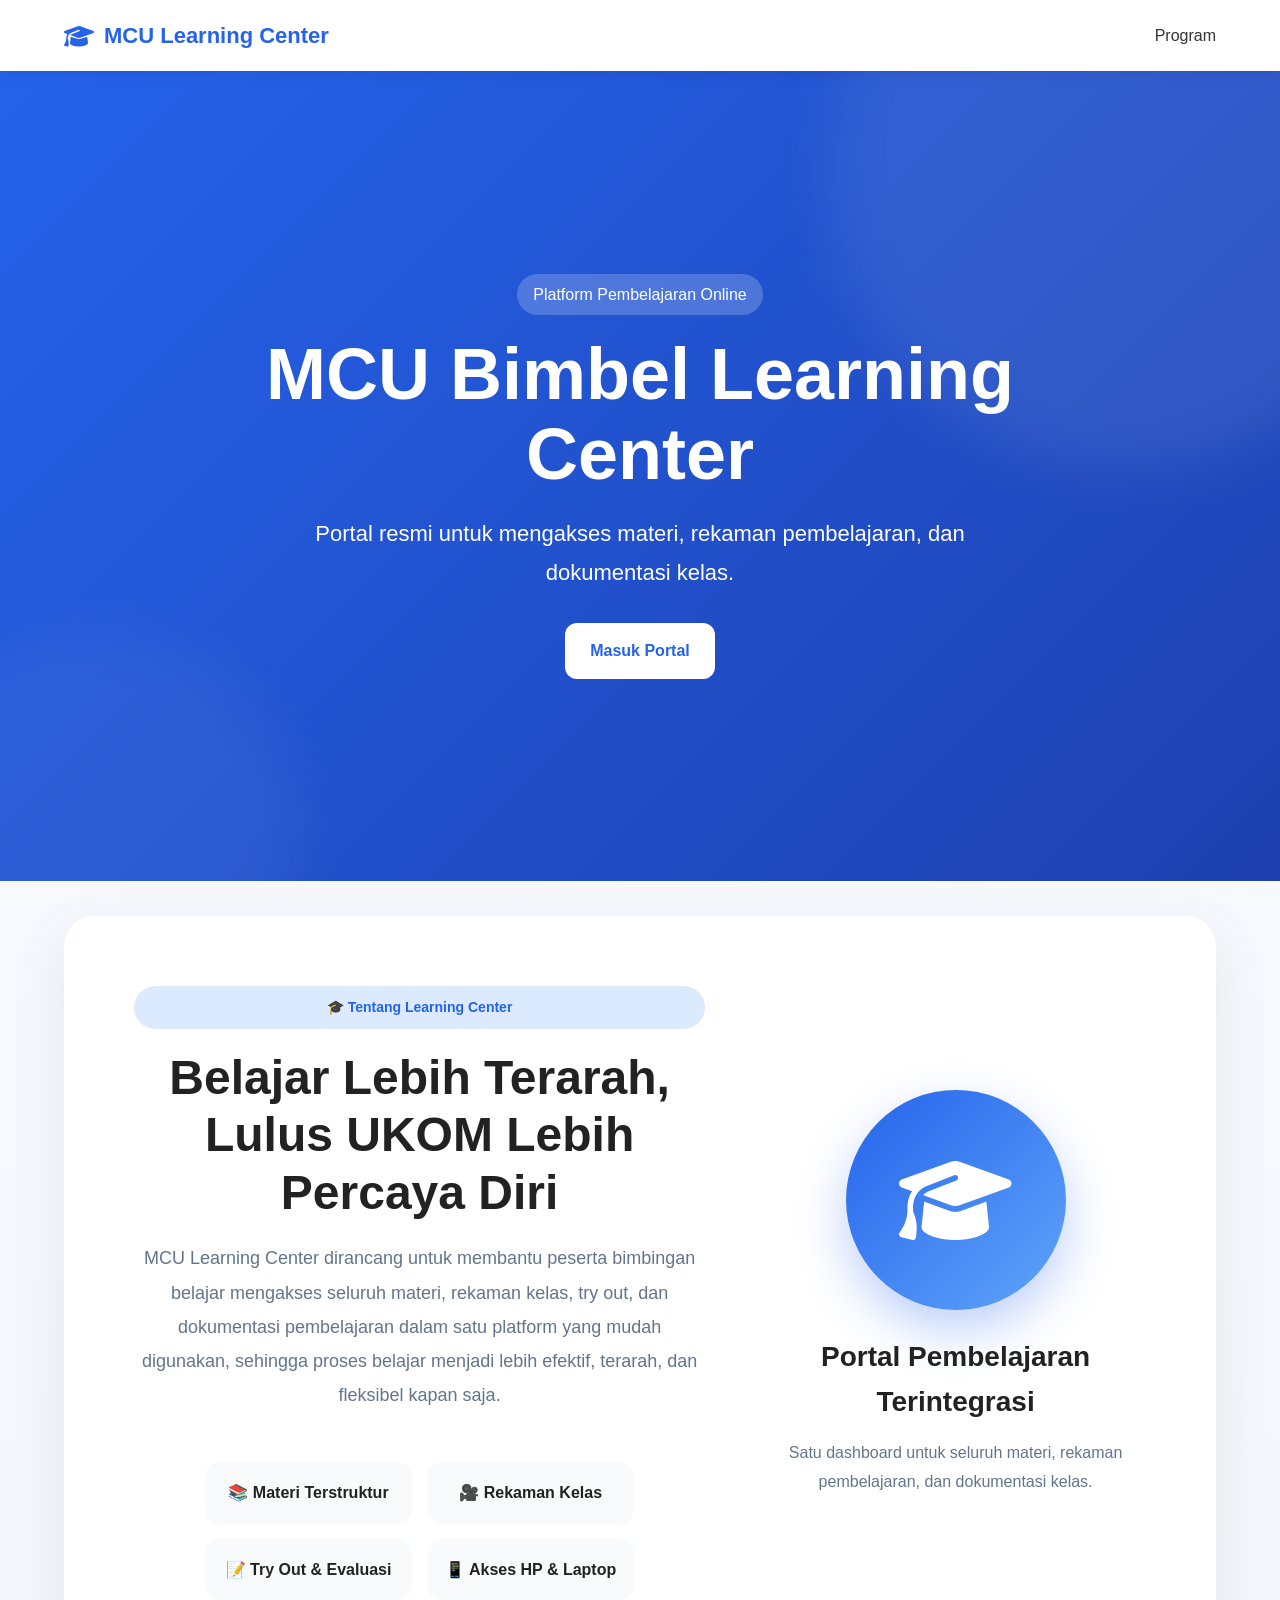
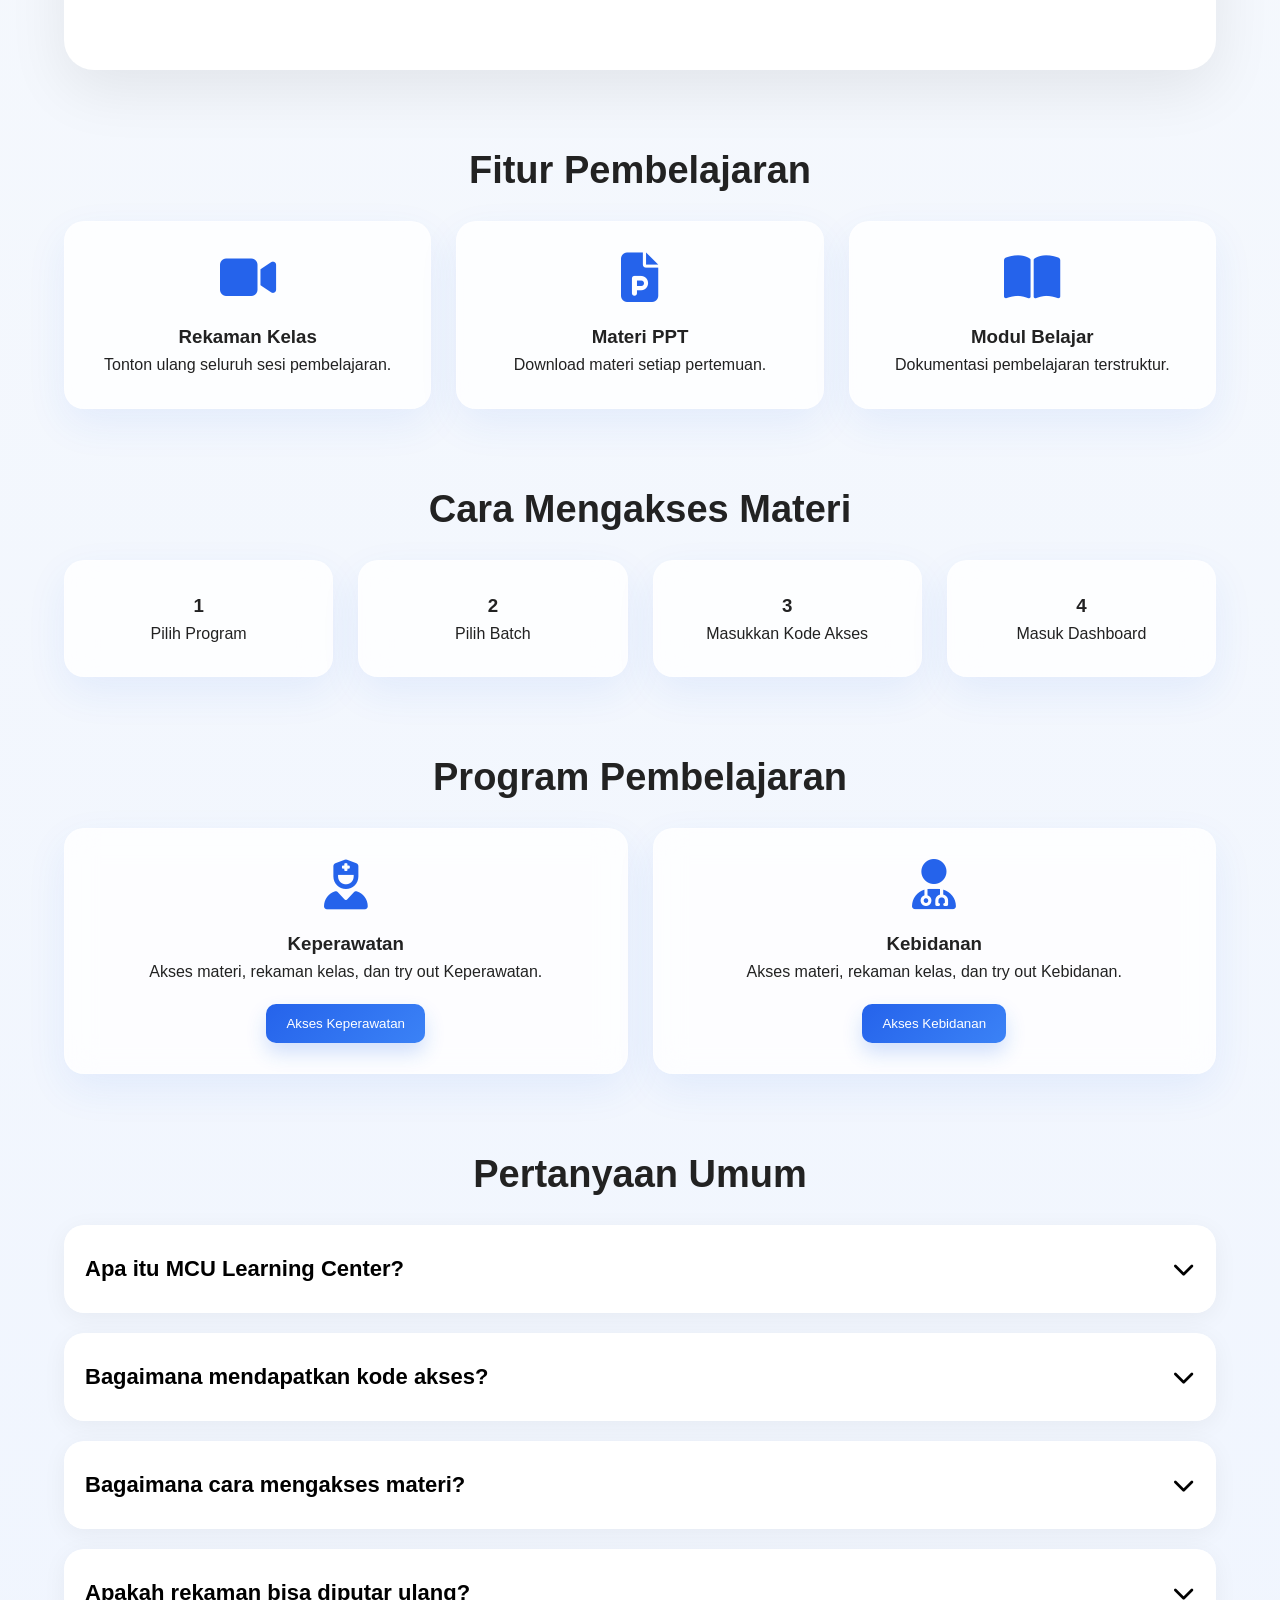
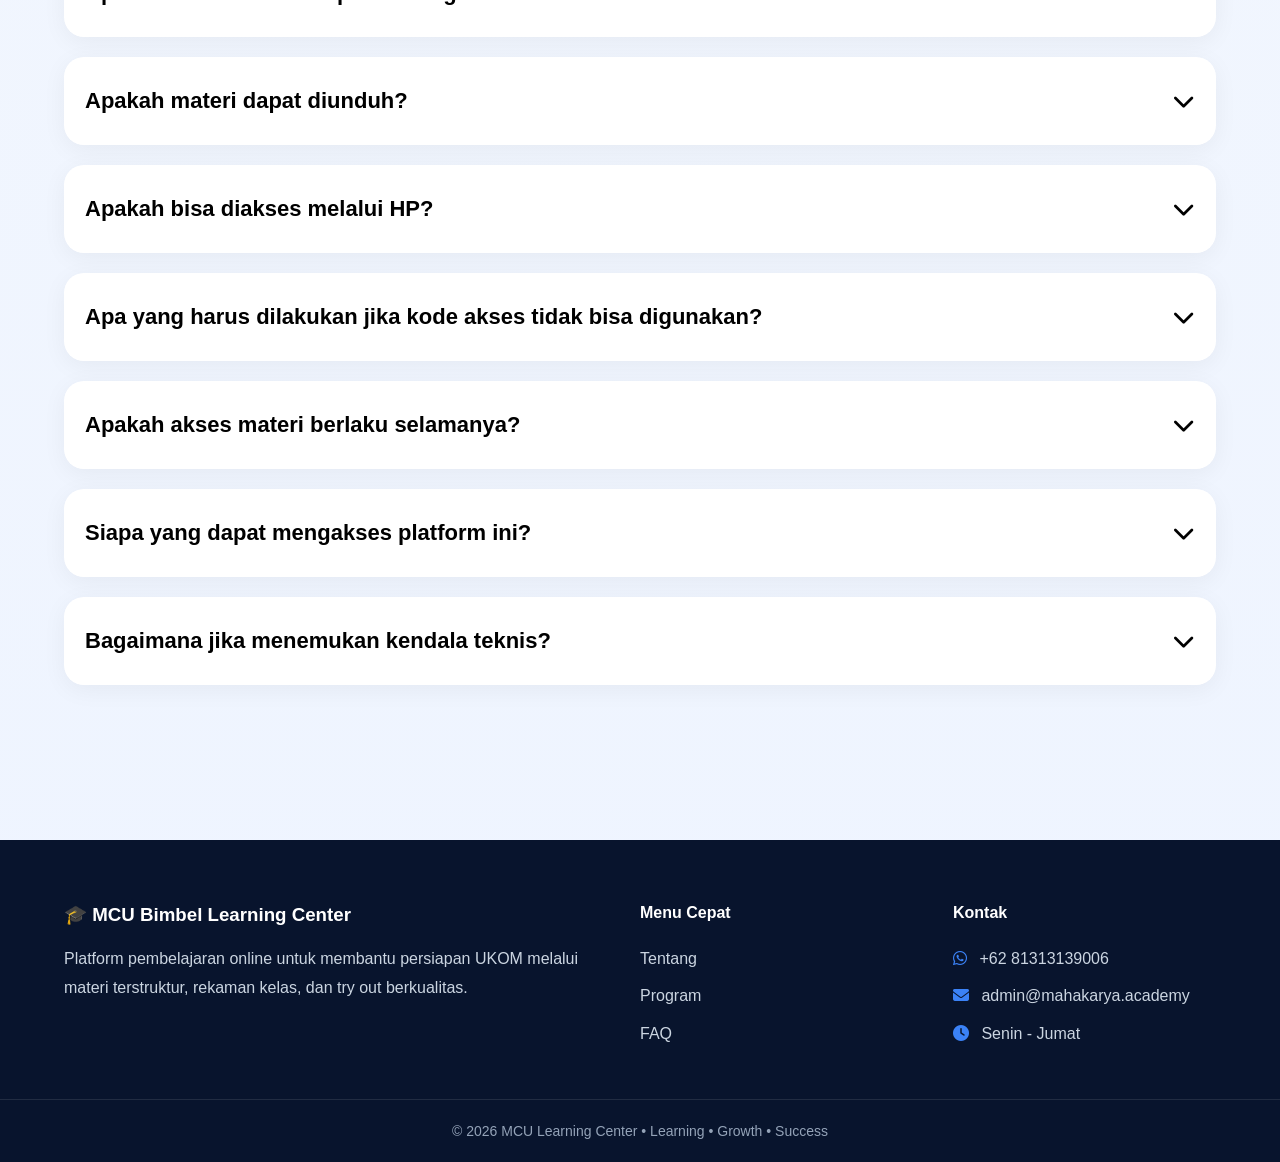
==== index.html @ cf961846 "Update index.html" ====
<!DOCTYPE html>
<html lang="id">

<head>
<meta charset="UTF-8">
<meta name="viewport" content="width=device-width, initial-scale=1.0">

<title>MCU Bimbel Learning Center</title>

<link rel="stylesheet" href="style.css">

<link
href="https://cdnjs.cloudflare.com/ajax/libs/font-awesome/6.5.1/css/all.min.css"
rel="stylesheet">

</head>

<body>

<nav class="navbar">

<div class="container nav-content">

<div class="logo">
<i class="fa-solid fa-graduation-cap"></i>
MCU Learning Center
</div>

<ul>
<li><a href="#program">Program</a></li>
</ul>

</div>

</nav>

<section class="hero">

<div class="hero-content">

<span class="badge">
Platform Pembelajaran Online
</span>

<h1>
MCU Bimbel Learning Center
</h1>

<p>
Portal resmi untuk mengakses materi,
rekaman pembelajaran,
dan dokumentasi kelas.
</p>

<div class="hero-buttons">

<a href="#program" class="btn-primary">
Masuk Portal
</a>

</div>

</div>

</section>

<section class="section" id="tentang">

<div class="container">

<div class="about-card">

<div class="about-left">

<span class="section-badge">

🎓 Tentang Learning Center

</span>

<h2>

Belajar Lebih Terarah,
Lulus UKOM Lebih Percaya Diri

</h2>

<p>

MCU Learning Center dirancang untuk membantu peserta bimbingan belajar mengakses seluruh materi, rekaman kelas, try out, dan dokumentasi pembelajaran dalam satu platform yang mudah digunakan, sehingga proses belajar menjadi lebih efektif, terarah, dan fleksibel kapan saja.

</p>

<div class="about-features">

<div>📚 Materi Terstruktur</div>

<div>🎥 Rekaman Kelas</div>

<div>📝 Try Out & Evaluasi</div>

<div>📱 Akses HP & Laptop</div>

</div>

</div>

<div class="about-right">

<div class="about-illustration">

<i class="fa-solid fa-graduation-cap"></i>

</div>

<h3>

Portal Pembelajaran Terintegrasi

</h3>

<p>

Satu dashboard untuk seluruh materi,
rekaman pembelajaran,
dan dokumentasi kelas.

</p>

</div>

</div>

</div>

</section>

<section class="section">

<div class="container">

<h2>Fitur Pembelajaran</h2>

<div class="program-grid">

<div class="program-card">

<i class="fa-solid fa-video icon"></i>

<h3>Rekaman Kelas</h3>

<p>
Tonton ulang seluruh sesi pembelajaran.
</p>

</div>

<div class="program-card">

<i class="fa-solid fa-file-powerpoint icon"></i>

<h3>Materi PPT</h3>

<p>
Download materi setiap pertemuan.
</p>

</div>

<div class="program-card">

<i class="fa-solid fa-book-open icon"></i>

<h3>Modul Belajar</h3>

<p>
Dokumentasi pembelajaran terstruktur.
</p>

</div>

</div>

</div>

</section>

<section class="section">

<div class="container">

<h2>Cara Mengakses Materi</h2>

<div class="flow-grid">

<div class="flow-card">
<h3>1</h3>
<p>Pilih Program</p>
</div>

<div class="flow-card">
<h3>2</h3>
<p>Pilih Batch</p>
</div>

<div class="flow-card">
<h3>3</h3>
<p>Masukkan Kode Akses</p>
</div>

<div class="flow-card">
<h3>4</h3>
<p>Masuk Dashboard</p>
</div>

</div>

</div>

</section>
     
<section id="program" class="section">

<div class="container">

<h2>Program Pembelajaran</h2>

<div class="program-grid">

<div class="program-card">

<i class="fa-solid fa-user-nurse icon"></i>

<h3>Keperawatan</h3>

<p>
Akses materi, rekaman kelas, dan try out Keperawatan.
</p>

<button onclick="pilihProgram('Perawat')">

Akses Keperawatan

</button>

</div>

<div class="program-card">

<i class="fa-solid fa-user-doctor icon"></i>

<h3>Kebidanan</h3>

<p>
Akses materi, rekaman kelas, dan try out Kebidanan.
</p>

<button onclick="pilihProgram('Bidan')">

Akses Kebidanan

</button>

</div>

</div>

</div>

</section>


<!-- =========================
     MODAL BATCH
========================= -->

<div id="batchModal" class="modal hidden">

<div class="modal-content">

<span
class="close-modal"
onclick="tutupModal()">

&times;

</span>

<h2 id="programTitle">

Pilih Batch

</h2>

<p>

Pilih batch pembelajaran yang ingin diakses

</p>

<div
id="batchList"
class="batch-grid">

</div>

</div>

</div>

<!-- =========================
     MODAL KODE AKSES
========================= -->

<div id="kodeModal" class="modal hidden">

<div class="modal-content access-modal">

<span
class="close-modal"
onclick="tutupKodeModal()">

&times;

</span>

<div class="access-icon">
<i class="fa-solid fa-lock"></i>
</div>

<h2 id="batchTitle">
Kode Akses
</h2>

<p>
Masukkan kode akses untuk membuka
materi dan rekaman pembelajaran.
</p>

<input
type="text"
id="kodeInput"
placeholder="Masukkan kode akses">

<button onclick="cekKode()">
Masuk Kelas
</button>

</div>

</div>

<section class="section">

<div class="container">

<h2>Pertanyaan Umum</h2>

<div class="faq-item">

<button class="faq-question">

<span>
Apa itu MCU Learning Center?
</span>

<i class="fa-solid fa-chevron-down"></i>

</button>

<div class="faq-answer">

<p>
MCU Learning Center adalah platform pembelajaran online yang menyediakan materi UKOM, PPT pembelajaran, rekaman kelas, try out, dan dokumentasi pembelajaran peserta bimbingan belajar MCU.
</p>

</div>

</div>

<div class="faq-item">

<button class="faq-question">

<span>
Bagaimana mendapatkan kode akses?
</span>

<i class="fa-solid fa-chevron-down"></i>

</button>

<div class="faq-answer">

<p>
Kode akses diberikan oleh admin MCU sesuai program dan batch pembelajaran yang diikuti peserta.
</p>

</div>

</div>

<div class="faq-item">

<button class="faq-question">

<span>
Bagaimana cara mengakses materi?
</span>

<i class="fa-solid fa-chevron-down"></i>

</button>

<div class="faq-answer">

<p>
Pilih program pembelajaran, pilih batch yang sesuai, masukkan kode akses yang diberikan admin, lalu sistem akan menampilkan dashboard materi dan rekaman pembelajaran.
</p>

</div>

</div>

<div class="faq-item">

<button class="faq-question">

<span>
Apakah rekaman bisa diputar ulang?
</span>

<i class="fa-solid fa-chevron-down"></i>

</button>

<div class="faq-answer">

<p>
Ya. Selama akses batch masih aktif, peserta dapat menonton ulang rekaman pembelajaran kapan saja.
</p>

</div>

</div>

<div class="faq-item">

<button class="faq-question">

<span>
Apakah materi dapat diunduh?
</span>

<i class="fa-solid fa-chevron-down"></i>

</button>

<div class="faq-answer">

<p>
Ya. Materi yang tersedia dalam format PPT dapat diakses dan diunduh melalui dashboard pembelajaran.
</p>

</div>

</div>

<div class="faq-item">

<button class="faq-question">

<span>
Apakah bisa diakses melalui HP?
</span>

<i class="fa-solid fa-chevron-down"></i>

</button>

<div class="faq-answer">

<p>
Bisa. Platform mendukung Android, iPhone, tablet, maupun laptop dengan browser modern.
</p>

</div>

</div>

<div class="faq-item">

<button class="faq-question">

<span>
Apa yang harus dilakukan jika kode akses tidak bisa digunakan?
</span>

<i class="fa-solid fa-chevron-down"></i>

</button>

<div class="faq-answer">

<p>
Pastikan kode akses dimasukkan dengan benar. Jika masih gagal, hubungi admin MCU untuk melakukan pengecekan data batch dan akses peserta.
</p>

</div>

</div>

<div class="faq-item">

<button class="faq-question">

<span>
Apakah akses materi berlaku selamanya?
</span>

<i class="fa-solid fa-chevron-down"></i>

</button>

<div class="faq-answer">

<p>
Masa akses mengikuti kebijakan masing-masing batch pembelajaran. Informasi detail dapat ditanyakan kepada admin MCU.
</p>

</div>

</div>

<div class="faq-item">

<button class="faq-question">

<span>
Siapa yang dapat mengakses platform ini?
</span>

<i class="fa-solid fa-chevron-down"></i>

</button>

<div class="faq-answer">

<p>
Platform ini khusus untuk peserta bimbingan belajar MCU yang telah terdaftar dan memiliki kode akses resmi.
</p>

</div>

</div>

<div class="faq-item">

<button class="faq-question">

<span>
Bagaimana jika menemukan kendala teknis?
</span>

<i class="fa-solid fa-chevron-down"></i>

</button>

<div class="faq-answer">

<p>
Silakan hubungi admin MCU melalui kontak yang tersedia pada bagian bawah halaman untuk mendapatkan bantuan teknis.
</p>

</div>

</div>

</section>

<!-- =========================
     FOOTER
========================= -->

<footer>

<div class="container footer-grid">

<div class="footer-brand">

<h3>

🎓 MCU Bimbel Learning Center

</h3>

<p>

Platform pembelajaran online untuk membantu
persiapan UKOM melalui materi terstruktur,
rekaman kelas, dan try out berkualitas.

</p>

</div>

<div class="footer-menu">

<h4>Menu Cepat</h4>

<ul>

<li>
<a href="#tentang">Tentang</a>
</li>

<li>
<a href="#program">Program</a>
</li>

<li>
<a href="#faq">FAQ</a>
</li>

</ul>

</div>

<div class="footer-contact">

<h4>Kontak</h4>

<p>

<i class="fa-brands fa-whatsapp"></i>
+62 81313139006

</p>

<p>

<i class="fa-solid fa-envelope"></i>
admin@mahakarya.academy

</p>

<p>

<i class="fa-solid fa-clock"></i>
Senin - Jumat

</p>

</div>

</div>

<div class="footer-bottom">

© 2026 MCU Learning Center • Learning • Growth • Success

</div>

</footer>



<script src="app.js"></script>

<script>

document
.querySelectorAll(".faq-question")
.forEach(button => {

button.addEventListener("click", () => {

button
.parentElement
.classList.toggle("active");

});

});

</script>
     
</body>
</html>
---- style.css ----
*{
margin:0;
padding:0;
box-sizing:border-box;
scroll-behavior:smooth;
}

body{
font-family:Inter,Arial,sans-serif;
background:#f7f9fc;
color:#222;
line-height:1.6;
}

.container{
width:90%;
max-width:1200px;
margin:auto;
}

/* =========================
   NAVBAR
========================= */

.navbar{
background:white;
position:sticky;
top:0;
z-index:999;
box-shadow:0 2px 15px rgba(0,0,0,.08);
}

.nav-content{
display:flex;
justify-content:space-between;
align-items:center;
padding:18px 0;
}

.logo{
font-size:22px;
font-weight:700;
color:#2563eb;
}

.navbar ul{
display:flex;
gap:20px;
list-style:none;
}

.navbar a{
text-decoration:none;
color:#333;
font-weight:500;
}

/* =========================
   HERO
========================= */

.hero{
min-height:90vh;
display:flex;
justify-content:center;
align-items:center;
text-align:center;
background:
linear-gradient(
135deg,
#2563eb,
#1e40af
);
color:white;
}

.hero-content{
max-width:850px;
padding:20px;
}

.badge{
display:inline-block;
padding:8px 16px;
background:rgba(255,255,255,.2);
border-radius:50px;
margin-bottom:20px;
}

.hero h1{
font-size:60px;
margin-bottom:20px;
}

.hero p{
font-size:22px;
line-height:1.8;
}

.hero-buttons{
margin-top:30px;
}

.btn-primary,
.btn-secondary{
padding:15px 25px;
border-radius:12px;
text-decoration:none;
margin:0 10px;
display:inline-block;
font-weight:600;
}

.btn-primary{
background:white;
color:#2563eb;
}

.btn-secondary{
border:2px solid white;
color:white;
}

/* =========================
   STATS
========================= */

.stats{
display:grid;
grid-template-columns:repeat(auto-fit,minmax(250px,1fr));
gap:20px;
width:90%;
max-width:1200px;
margin:-50px auto 0;
}

.stat-card{
background:white;
padding:30px;
border-radius:20px;
text-align:center;
box-shadow:0 5px 25px rgba(0,0,0,.08);
}

/* =========================
   SECTION
========================= */

.section{
padding:35px 0;
}

.section h2{
text-align:center;
margin-bottom:20px;
font-size:38px;
}

/* =========================
   FLOW
========================= */

.flow-grid{
display:grid;
grid-template-columns:repeat(auto-fit,minmax(250px,1fr));
gap:25px;
}

.flow-card{
background:white;
padding:30px;
border-radius:20px;
text-align:center;
box-shadow:0 5px 25px rgba(0,0,0,.08);
}

/* =========================
   PROGRAM
========================= */

.program-grid{
display:grid;
grid-template-columns:repeat(auto-fit,minmax(300px,1fr));
gap:25px;
}

.program-card{
background:white;
padding:30px;
border-radius:20px;
text-align:center;
box-shadow:0 5px 25px rgba(0,0,0,.08);
}

.icon{
font-size:50px;
color:#2563eb;
margin-bottom:20px;
}

.program-card button{
margin-top:20px;
padding:12px 20px;
border:none;
background:#2563eb;
color:white;
border-radius:10px;
cursor:pointer;
}

/* =========================
   PORTAL
========================= */

.portal-header{
text-align:center;
margin-bottom:40px;
}

.portal-header p{
color:#666;
}

.batch-grid{
display:grid;
grid-template-columns:repeat(auto-fit,minmax(280px,1fr));
gap:25px;
}

.batch-card{
background:white;
padding:30px;
border-radius:20px;
text-align:center;
box-shadow:0 5px 25px rgba(0,0,0,.08);
}

.batch-card h3{
margin-bottom:10px;
}

.batch-card p{
color:#666;
margin-bottom:15px;
}

.batch-card button{
padding:12px 20px;
border:none;
background:#2563eb;
color:white;
border-radius:10px;
cursor:pointer;
}

/* =========================
   ACCESS CODE
========================= */

.access-card{
max-width:600px;
margin:auto;
background:white;
padding:40px;
border-radius:20px;
box-shadow:0 5px 25px rgba(0,0,0,.08);
text-align:center;
}

.access-card p{
margin-bottom:20px;
color:#666;
}

.access-card input{
width:100%;
padding:15px;
border:1px solid #ddd;
border-radius:10px;
font-size:16px;
}

.access-card button{
width:100%;
margin-top:15px;
padding:15px;
border:none;
background:#2563eb;
color:white;
border-radius:10px;
cursor:pointer;
}

/* =========================
   DASHBOARD
========================= */

.dashboard-header{
text-align:center;
margin-bottom:40px;
}

.dashboard-header p{
color:#666;
}

.timeline-item{
background:white;
padding:25px;
border-radius:20px;
margin-bottom:20px;
box-shadow:0 5px 25px rgba(0,0,0,.08);
}

.tanggal{
font-weight:700;
color:#2563eb;
margin-bottom:10px;
}

.timeline-item h3{
margin-bottom:10px;
}

.btn-group{
margin-top:20px;
}

.btn{
display:inline-block;
padding:12px 20px;
border-radius:10px;
text-decoration:none;
color:white;
margin-right:10px;
}

.ppt{
background:#16a34a;
}

.video{
background:#dc2626;
}

/* =========================
   FAQ
========================= */

.faq-item{
background:white;
padding:20px;
margin-bottom:15px;
border-radius:15px;
box-shadow:0 5px 25px rgba(0,0,0,.05);
}

/* =========================
   FOOTER
========================= */

footer{

background:#08142d;
color:white;

margin-top:100px;
padding:60px 0 20px;

}

.footer-grid{

display:grid;

grid-template-columns:
2fr 1fr 1fr;

gap:50px;

}

.footer-brand p{

margin-top:15px;
color:#cbd5e1;
line-height:1.8;

}

.footer-menu h4,
.footer-contact h4{

margin-bottom:20px;

}

.footer-menu ul{

list-style:none;
padding:0;

}

.footer-menu li{

margin-bottom:12px;

}

.footer-menu a{

color:#cbd5e1;
text-decoration:none;

transition:.3s;

}

.footer-menu a:hover{

color:white;

}

.footer-contact p{

margin-bottom:12px;
color:#cbd5e1;

}

.footer-contact i{

margin-right:8px;
color:#3b82f6;

}

.footer-bottom{

margin-top:40px;
padding-top:20px;

border-top:
1px solid rgba(255,255,255,.1);

text-align:center;

color:#94a3b8;

font-size:14px;

}

@media(max-width:768px){

.footer-grid{

grid-template-columns:1fr;
text-align:center;

}

}

/* =========================
   UTILITY
========================= */

.hidden{
display:none !important;
}

/* =========================
   MOBILE
========================= */

@media(max-width:768px){

.hero h1{
font-size:40px;
}

.hero p{
font-size:18px;
}

.nav-content{
flex-direction:column;
gap:15px;
}

.navbar ul{
flex-wrap:wrap;
justify-content:center;
}

.section{
padding:35px 0;
}

.section h2{
font-size:20px;
}

.btn-primary,
.btn-secondary{
display:block;
margin:10px auto;
max-width:250px;
}

}

:root{
--primary:#2563eb;
--secondary:#3b82f6;
--bg:#f8fafc;
--card:#ffffff;
--shadow:0 15px 40px rgba(37,99,235,.08);
}

body{
background:
linear-gradient(
180deg,
#f8fafc,
#eef4ff
);
}

/* HERO PREMIUM */

.hero{
position:relative;
overflow:hidden;
}

.hero::before{
content:"";
position:absolute;
width:600px;
height:600px;
background:rgba(255,255,255,.08);
border-radius:50%;
top:-200px;
right:-150px;
filter:blur(30px);
}

.hero::after{
content:"";
position:absolute;
width:400px;
height:400px;
background:rgba(255,255,255,.05);
border-radius:50%;
bottom:-150px;
left:-100px;
filter:blur(30px);
}

/* FLOATING CIRCLES */

.floating-circle{
position:absolute;
border-radius:50%;
background:rgba(255,255,255,.08);
backdrop-filter:blur(20px);
animation:float 8s infinite ease-in-out;
}

.c1{
width:120px;
height:120px;
top:20%;
left:10%;
}

.c2{
width:200px;
height:200px;
right:10%;
top:30%;
animation-delay:2s;
}

.c3{
width:90px;
height:90px;
bottom:15%;
left:20%;
animation-delay:4s;
}

@keyframes float{

0%{
transform:translateY(0px);
}

50%{
transform:translateY(-25px);
}

100%{
transform:translateY(0px);
}

}

/* GLASS CARD */

.program-card,
.flow-card,
.stat-card,
.batch-card,
.timeline-item,
.access-card,
.faq-item{

background:
rgba(255,255,255,.8);

backdrop-filter:
blur(15px);

border:
1px solid rgba(255,255,255,.4);

box-shadow:
var(--shadow);

transition:
all .35s ease;

}

/* PREMIUM HOVER */

.program-card:hover,
.batch-card:hover,
.timeline-item:hover,
.flow-card:hover,
.stat-card:hover{

transform:
translateY(-8px);

box-shadow:
0 25px 50px rgba(37,99,235,.15);

}

/* ICON ANIMATION */

.icon{

transition:.4s;

}

.program-card:hover .icon{

transform:
scale(1.15)
rotate(8deg);

}

/* BUTTON PREMIUM */

.program-card button,
.batch-card button,
.access-card button,
.btn{

position:relative;
overflow:hidden;

background:
linear-gradient(
135deg,
#2563eb,
#3b82f6
);

border:none;

box-shadow:
0 10px 20px rgba(37,99,235,.2);

transition:.3s;

}

.program-card button:hover,
.batch-card button:hover,
.access-card button:hover,
.btn:hover{

transform:
translateY(-2px);

box-shadow:
0 15px 30px rgba(37,99,235,.35);

}

/* LOGO */

.logo{

display:flex;
align-items:center;
gap:10px;

}

.logo i{

font-size:24px;

}

/* DASHBOARD BADGE */

.dashboard-badge{

display:inline-block;

padding:8px 16px;

background:
rgba(37,99,235,.1);

color:
#2563eb;

border-radius:
999px;

font-weight:
600;

margin-bottom:
15px;

}

/* TIMELINE */

.timeline-item{

position:relative;

overflow:hidden;

}

.timeline-item::before{

content:"";

position:absolute;

top:0;
left:0;

width:5px;
height:100%;

background:
linear-gradient(
180deg,
#2563eb,
#60a5fa
);

}

/* SCROLL ANIMATION */

.section{

animation:
fadeUp .8s ease;

}

@keyframes fadeUp{

from{

opacity:0;
transform:translateY(30px);

}

to{

opacity:1;
transform:translateY(0);

}

}

/* NAVBAR PREMIUM */

.navbar{

backdrop-filter:
blur(20px);

background:
rgba(255,255,255,.9);

}

/* HERO TITLE */

.hero h1{

font-size:
72px;

font-weight:
800;

line-height:
1.1;

}

.hero p{

max-width:
700px;

margin:auto;

}

/* MOBILE */

@media(max-width:768px){

.hero h1{

font-size:42px;

}

.hero{

padding:100px 20px;

}

.floating-circle{

display:none;

}

}

/* ==========================
   MODAL SYSTEM
========================== */

.modal{

position:fixed;
top:0;
left:0;

width:100%;
height:100%;

display:flex;
justify-content:center;
align-items:center;

background:
rgba(0,0,0,.55);

backdrop-filter:
blur(10px);

z-index:99999;

animation:
fadeModal .3s ease;

}

.modal-content{

position:relative;

width:90%;
max-width:900px;

max-height:80vh;

overflow-y:auto;

padding:40px;

background:white;

border-radius:30px;

box-shadow:
0 25px 60px rgba(0,0,0,.25);

animation:
popup .3s ease;

}

.access-modal{

width:90%;
max-width:500px;

padding:45px;

text-align:center;

border-radius:30px;

background:white;

}

.access-icon{

width:90px;
height:90px;

margin:0 auto 25px;

display:flex;
justify-content:center;
align-items:center;

font-size:32px;

color:white;

border-radius:25px;

background:
linear-gradient(
135deg,
#2563eb,
#60a5fa
);

box-shadow:
0 15px 35px rgba(37,99,235,.25);

}

.access-modal h2{

font-size:34px;
font-weight:800;

margin-bottom:10px;

}

.access-modal p{

font-size:16px;

line-height:1.7;

color:#64748b;

margin-bottom:25px;

}

#kodeInput{

width:100%;

height:60px;

padding:0 20px;

font-size:16px;

border-radius:18px;

border:2px solid #e5e7eb;

background:#f8fafc;

margin-bottom:20px;

}

#kodeInput:focus{

outline:none;

border-color:#2563eb;

box-shadow:
0 0 0 5px rgba(37,99,235,.15);

}

.access-modal button{

width:100%;

height:60px;

border:none;

border-radius:18px;

font-size:17px;
font-weight:700;

color:white;

cursor:pointer;

background:
linear-gradient(
135deg,
#2563eb,
#3b82f6
);

transition:.3s;

}

.access-modal button:hover{

transform:translateY(-3px);

box-shadow:
0 15px 35px rgba(37,99,235,.3);

}

.close-modal{

position:absolute;

top:15px;
right:25px;

font-size:35px;

cursor:pointer;

color:#666;

transition:.3s;

}

.close-modal:hover{

color:#2563eb;
transform:rotate(90deg);

}

@keyframes fadeModal{

from{

opacity:0;

}

to{

opacity:1;

}

}

@keyframes popup{

from{

transform:scale(.9);
opacity:0;

}

to{

transform:scale(1);
opacity:1;

}

}

/* ==========================
   ACCESS MODAL PREMIUM
========================== */

.access-modal{

max-width:650px;
padding:50px;

}

.access-icon{

width:90px;
height:90px;

margin:0 auto 25px;

display:flex;
justify-content:center;
align-items:center;

border-radius:50%;

background:
linear-gradient(
135deg,
#2563eb,
#60a5fa
);

color:white;

font-size:35px;

box-shadow:
0 15px 30px rgba(37,99,235,.25);

}

.access-modal h2{

font-size:42px;
margin-bottom:10px;
text-align:center;

}

.access-modal p{

text-align:center;
font-size:18px;
color:#6b7280;
margin-bottom:25px;

}

#kodeInput{

width:100%;
height:60px;

padding:0 20px;

font-size:18px;

border:2px solid #e5e7eb;

border-radius:16px;

outline:none;

transition:.3s;

}

#kodeInput:focus{

border-color:#2563eb;

box-shadow:
0 0 0 5px
rgba(37,99,235,.15);

}

.access-modal button{

width:100%;
height:60px;

margin-top:20px;

border:none;

border-radius:16px;

font-size:18px;
font-weight:600;

cursor:pointer;

background:
linear-gradient(
135deg,
#2563eb,
#3b82f6
);

color:white;

transition:.3s;

}

.access-modal button:hover{

transform:translateY(-2px);

box-shadow:
0 15px 30px rgba(37,99,235,.3);

}

/* DASHBOARD PAGE */

.dashboard-hero{

padding:120px 0 60px;

}

.dashboard-card{

background:white;
padding:50px;
border-radius:30px;

text-align:center;

box-shadow:
0 15px 40px rgba(0,0,0,.08);

}

.dashboard-card h1{

font-size:42px;
margin:20px 0;

}

.dashboard-card p{

color:#64748b;

}

.back-btn{

text-decoration:none;

color:#2563eb;

font-weight:600;

display:flex;
align-items:center;
gap:8px;

}



/* =========================
   TIMELINE PREMIUM
========================= */

#timeline{
position:relative;
max-width:900px;
margin:auto;
}

#timeline::before{

content:"";

position:absolute;

left:60px;
top:0;
bottom:0;

width:4px;

background:
linear-gradient(
180deg,
#7c3aed,
#06b6d4,
#22c55e
);

border-radius:999px;

}

.timeline-row{
display:flex;
align-items:center;
gap:18px;
margin-bottom:40px;
}

.timeline-marker{

width:48px;

display:flex;
justify-content:center;
align-items:center;

flex-shrink:0;

position:relative;
z-index:5;

}

.timeline-number{

width:60px;
height:60px;

border-radius:50%;

display:flex;
align-items:center;
justify-content:center;

font-size:24px;
font-weight:700;

color:white;

background:
linear-gradient(
135deg,
#7c3aed,
#3b82f6
);

box-shadow:
0 15px 30px rgba(59,130,246,.25);

}

.timeline-item.modern{
padding:25px 30px;
min-height:180px;
}

.timeline-item.modern:hover{

transform:translateY(-8px);

}

.timeline-item.modern::after{

content:"📚";

position:absolute;

right:35px;
top:50%;

transform:translateY(-50%);

font-size:70px;

opacity:.08;

background:none;

width:auto;
height:auto;

}

.timeline-item.modern h3{

font-size:36px;
margin:15px 0;

}

.timeline-item.modern p{

font-size:28px;
color:#64748b;

margin-bottom:20px;

}

.tanggal{

display:inline-block;

padding:10px 18px;

border-radius:999px;

background:#eef2ff;

font-weight:600;

color:#2563eb;

}

@media(max-width:768px){

#timeline::before{

left:60px;

}

.timeline-row{

gap:15px;

}

.timeline-marker{

width:60px;

}

.timeline-number{

width:50px;
height:50px;

font-size:18px;
}

.timeline-item.modern h3{

font-size:22px;

}

.timeline-item.modern p{

font-size:28px;

}

}

.btn-group .btn{

padding:14px 22px;

font-size:15px;

font-weight:600;

border-radius:12px;

min-width:140px;

}


/* FAQ ACCORDION */

.faq-item{

background:white;
border-radius:20px;
overflow:hidden;
margin-bottom:20px;

box-shadow:
0 5px 25px rgba(0,0,0,.05);

}

.faq-question{
width:100%;
background:none;
border:none;
cursor:pointer;

display:flex;
justify-content:space-between;
align-items:center;

font-size:22px;
font-weight:700;

padding:10px 0;
}

.faq-answer{
max-height:0;
overflow:hidden;
transition:.3s;
}

.faq-item.active .faq-answer{
max-height:200px;
padding-top:15px;
}

.faq-question i{
transition:.3s;
}

.faq-item.active .faq-question i{
transform:rotate(180deg);
}

/* =========================
   ABOUT SECTION
========================= */

.about-card{

background:white;
border-radius:30px;

padding:70px;

box-shadow:
0 20px 60px rgba(0,0,0,.08);

display:grid;

grid-template-columns:
1.2fr .8fr;

gap:60px;

align-items:center;

}

.about-left h2{

font-size:48px;

line-height:1.2;

margin:20px 0;

}

.about-left p{

font-size:18px;

line-height:1.9;

color:#64748b;

max-width:650px;

margin:0 auto 20px;

text-align:center;

}

.about-left{

display:flex;

flex-direction:column;

justify-content:center;

text-align:center;

}

.section-badge{

display:inline-block;

padding:10px 18px;

border-radius:999px;

background:#dbeafe;

color:#2563eb;

font-weight:600;

font-size:14px;

}

.about-features{

display:grid;

grid-template-columns:
repeat(2,1fr);

gap:15px;

margin-top:30px;

max-width:650px;

margin-left:auto;

margin-right:auto;

}

.about-features div{

background:#f8fafc;

padding:18px;

border-radius:15px;

font-weight:600;

transition:.3s;

}

.about-features div:hover{

transform:translateY(-4px);

background:#eff6ff;

}

.about-right{

text-align:center;

}

.about-illustration{

width:220px;

height:220px;

margin:auto;

border-radius:50%;

background:
linear-gradient(
135deg,
#2563eb,
#60a5fa
);

display:flex;

align-items:center;

justify-content:center;

font-size:90px;

color:white;

box-shadow:
0 20px 50px rgba(37,99,235,.3);

margin-bottom:25px;

}

.about-right h3{

font-size:28px;

margin-bottom:15px;

}

.about-right p{

color:#64748b;

line-height:1.8;

}

@media(max-width:900px){

.about-card{

grid-template-columns:1fr;

padding:40px 25px;

}

.about-left h2{

font-size:42px;

line-height:1.2;

max-width:650px;

margin:20px auto 30px;

text-align:center;

}

.about-features{

grid-template-columns:1fr;

}

.about-illustration{

width:160px;

height:160px;

font-size:70px;

}

}
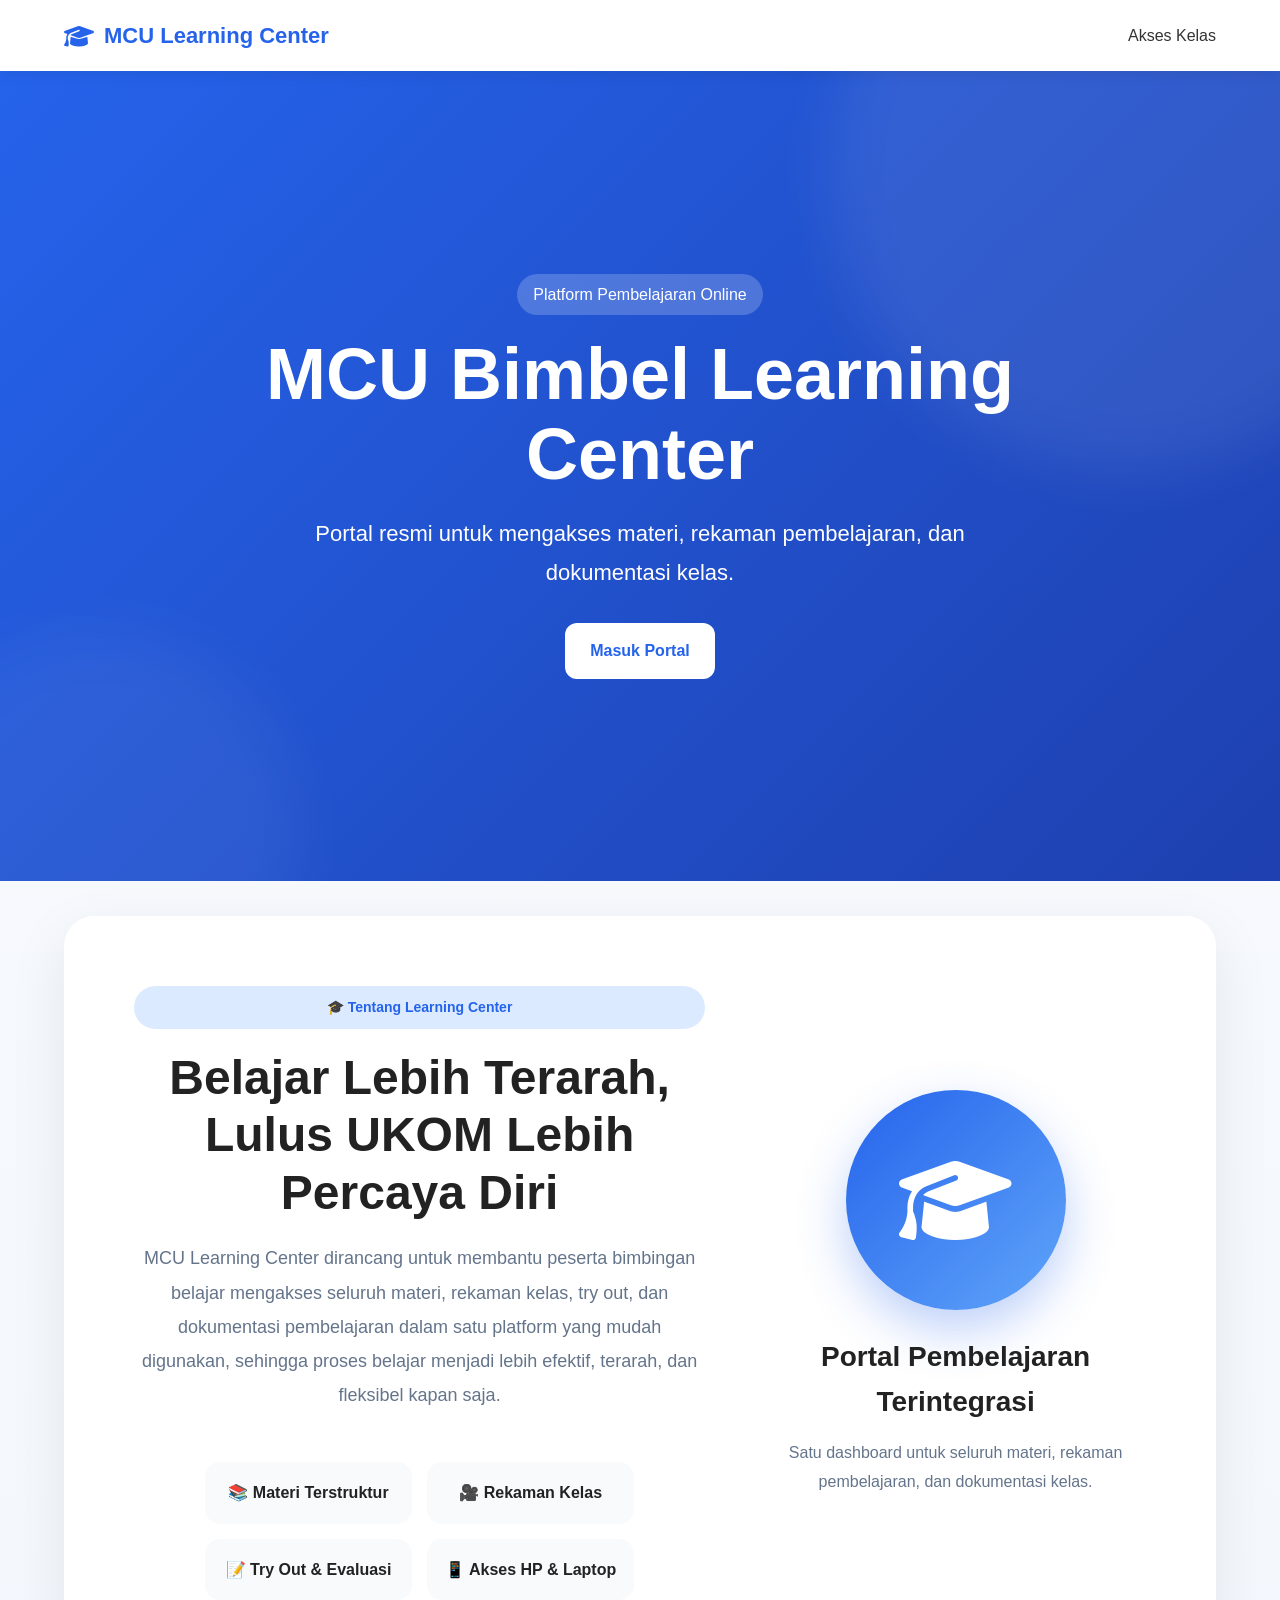
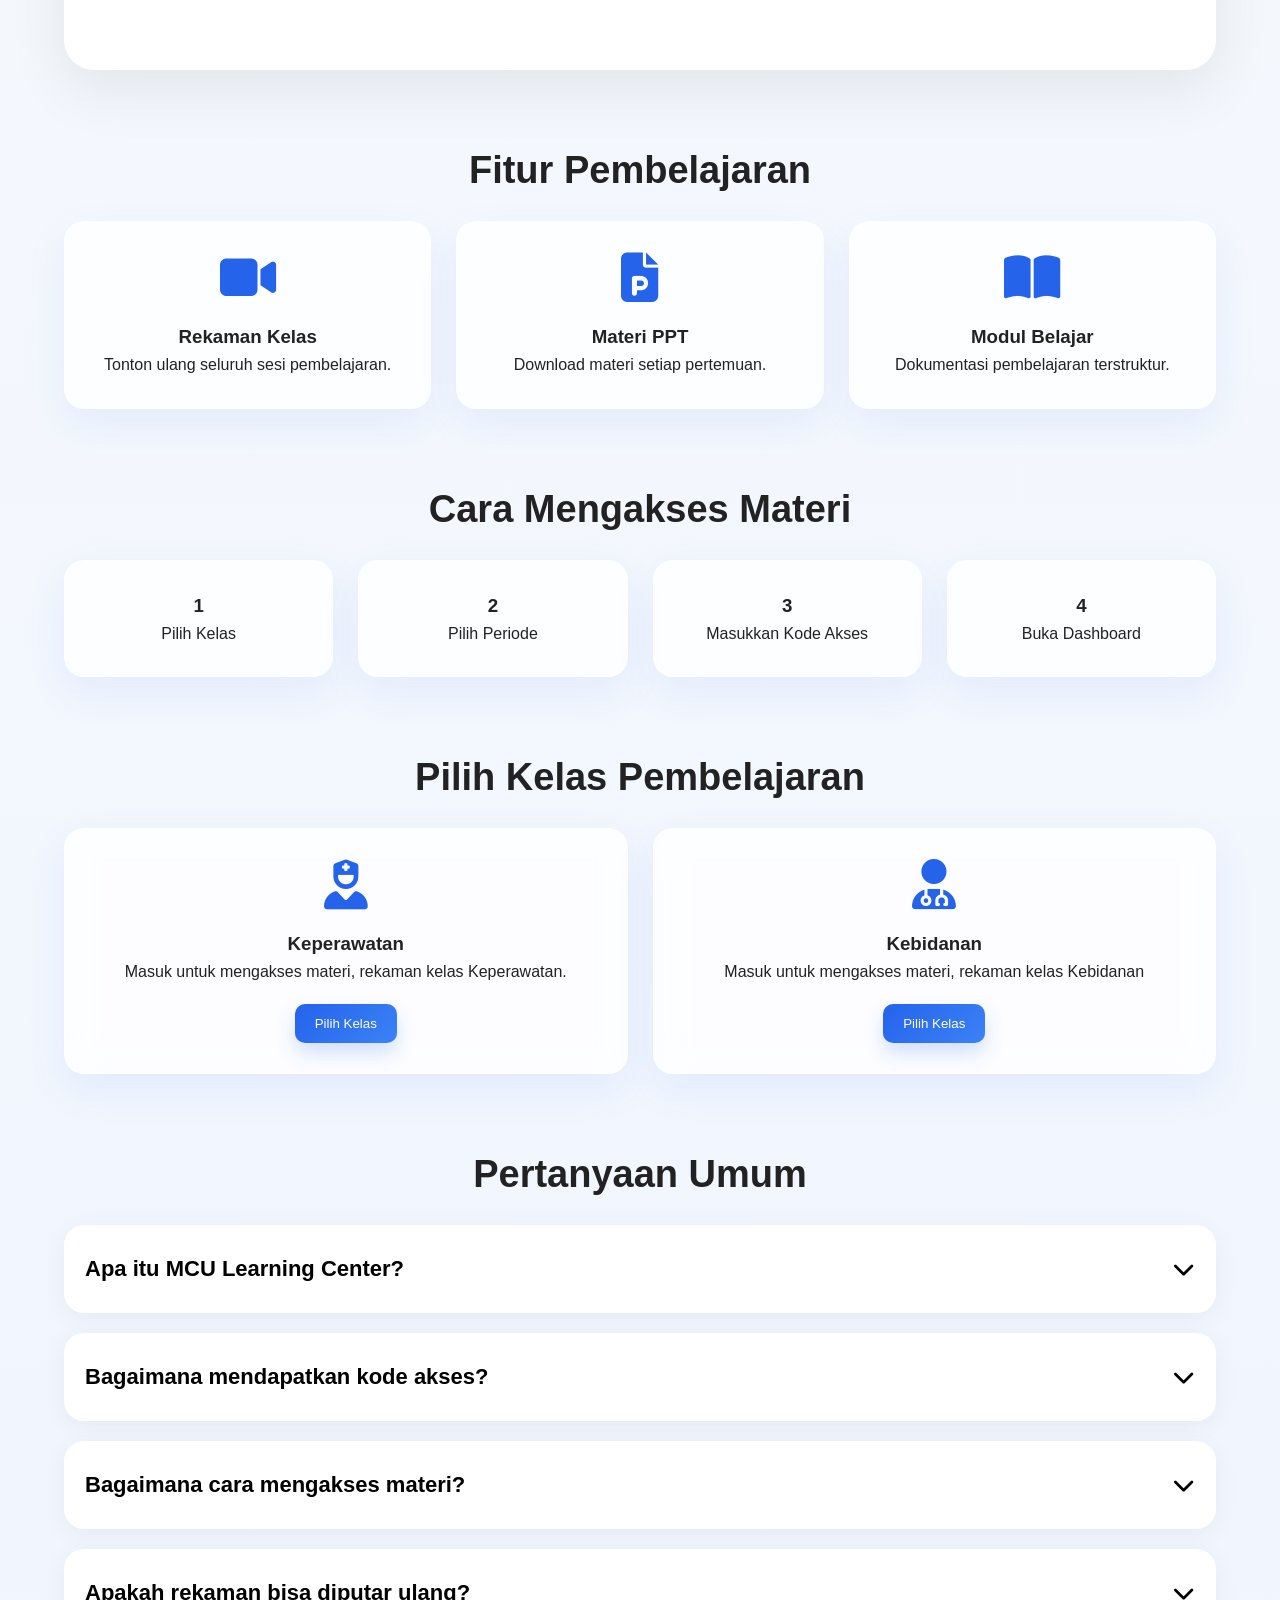
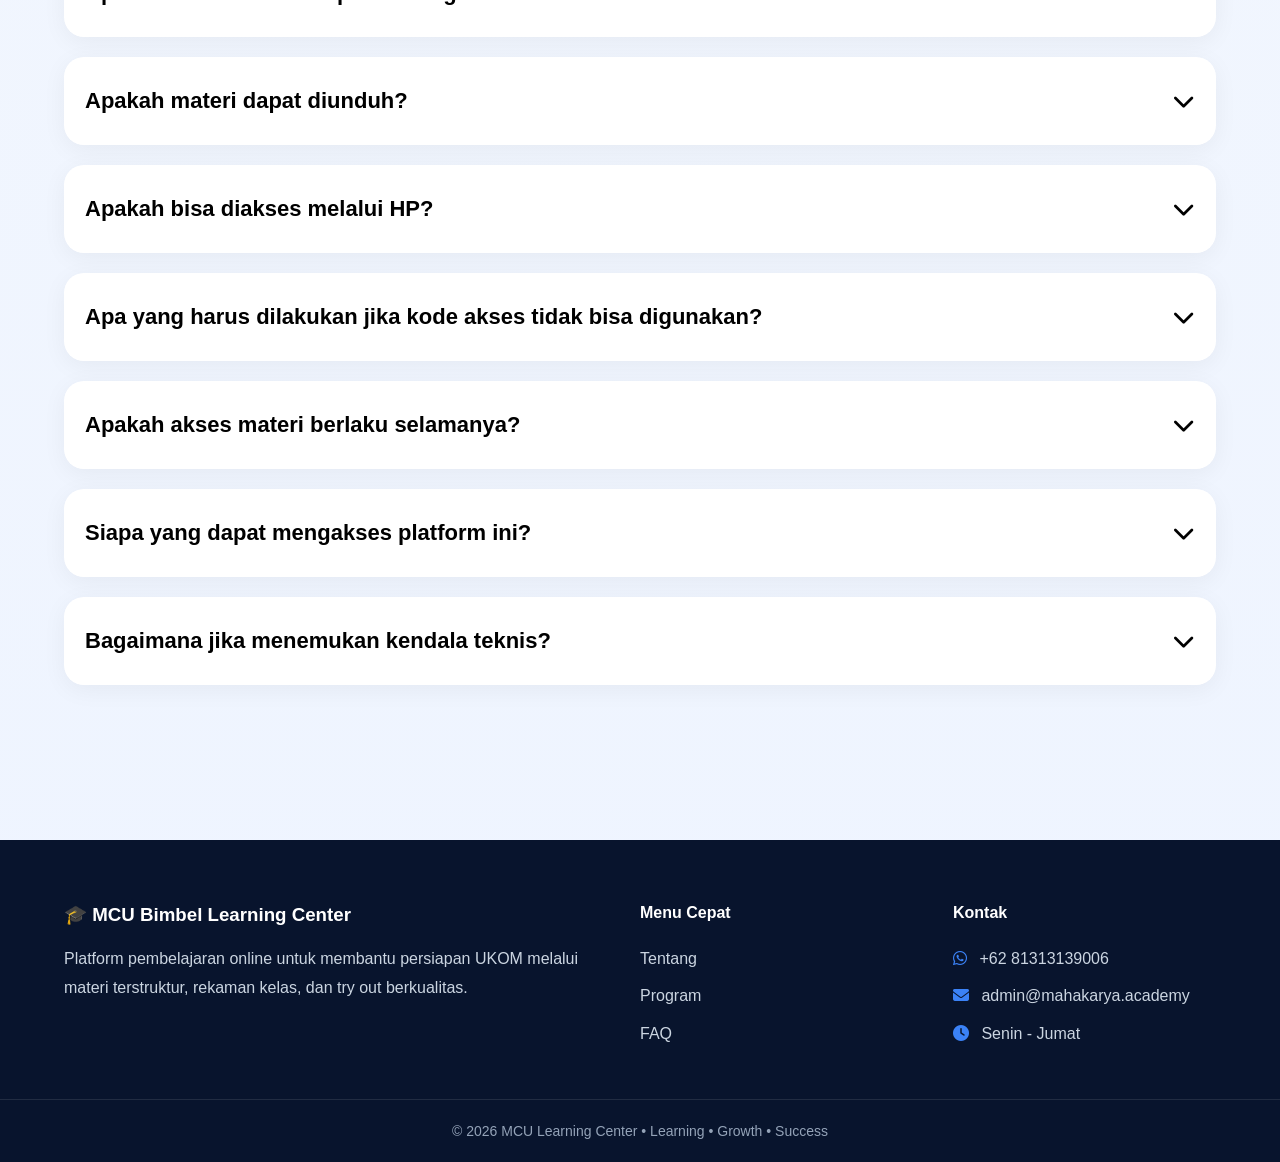
==== commit c071d448: "Update index.html" ====
--- a/index.html
+++ b/index.html
@@ -27,7 +27,7 @@
 </div>
 
 <ul>
-<li><a href="#program">Program</a></li>
+<li><a href="#program">Akses Kelas</a></li>
 </ul>
 
 </div>
@@ -195,12 +195,12 @@
 
 <div class="flow-card">
 <h3>1</h3>
-<p>Pilih Program</p>
+<p>Pilih Kelas</p>
 </div>
 
 <div class="flow-card">
 <h3>2</h3>
-<p>Pilih Batch</p>
+<p>Pilih Periode</p>
 </div>
 
 <div class="flow-card">
@@ -210,7 +210,7 @@
 
 <div class="flow-card">
 <h3>4</h3>
-<p>Masuk Dashboard</p>
+<p>Buka Dashboard</p>
 </div>
 
 </div>
@@ -223,7 +223,7 @@
 
 <div class="container">
 
-<h2>Program Pembelajaran</h2>
+<h2>Pilih Kelas Pembelajaran</h2>
 
 <div class="program-grid">
 
@@ -234,12 +234,13 @@
 <h3>Keperawatan</h3>
 
 <p>
-Akses materi, rekaman kelas, dan try out Keperawatan.
+Masuk untuk mengakses materi,
+rekaman kelas Keperawatan.
 </p>
 
 <button onclick="pilihProgram('Perawat')">
 
-Akses Keperawatan
+Pilih Kelas
 
 </button>
 
@@ -252,12 +253,13 @@
 <h3>Kebidanan</h3>
 
 <p>
-Akses materi, rekaman kelas, dan try out Kebidanan.
+Masuk untuk mengakses materi,
+rekaman kelas Kebidanan
 </p>
 
 <button onclick="pilihProgram('Bidan')">
 
-Akses Kebidanan
+Pilih Kelas
 
 </button>
 
@@ -288,13 +290,13 @@
 
 <h2 id="programTitle">
 
-Pilih Batch
+Pilih Kelas
 
 </h2>
 
 <p>
 
-Pilih batch pembelajaran yang ingin diakses
+Pilih kelas pembelajaran yang ingin diakses
 
 </p>
 
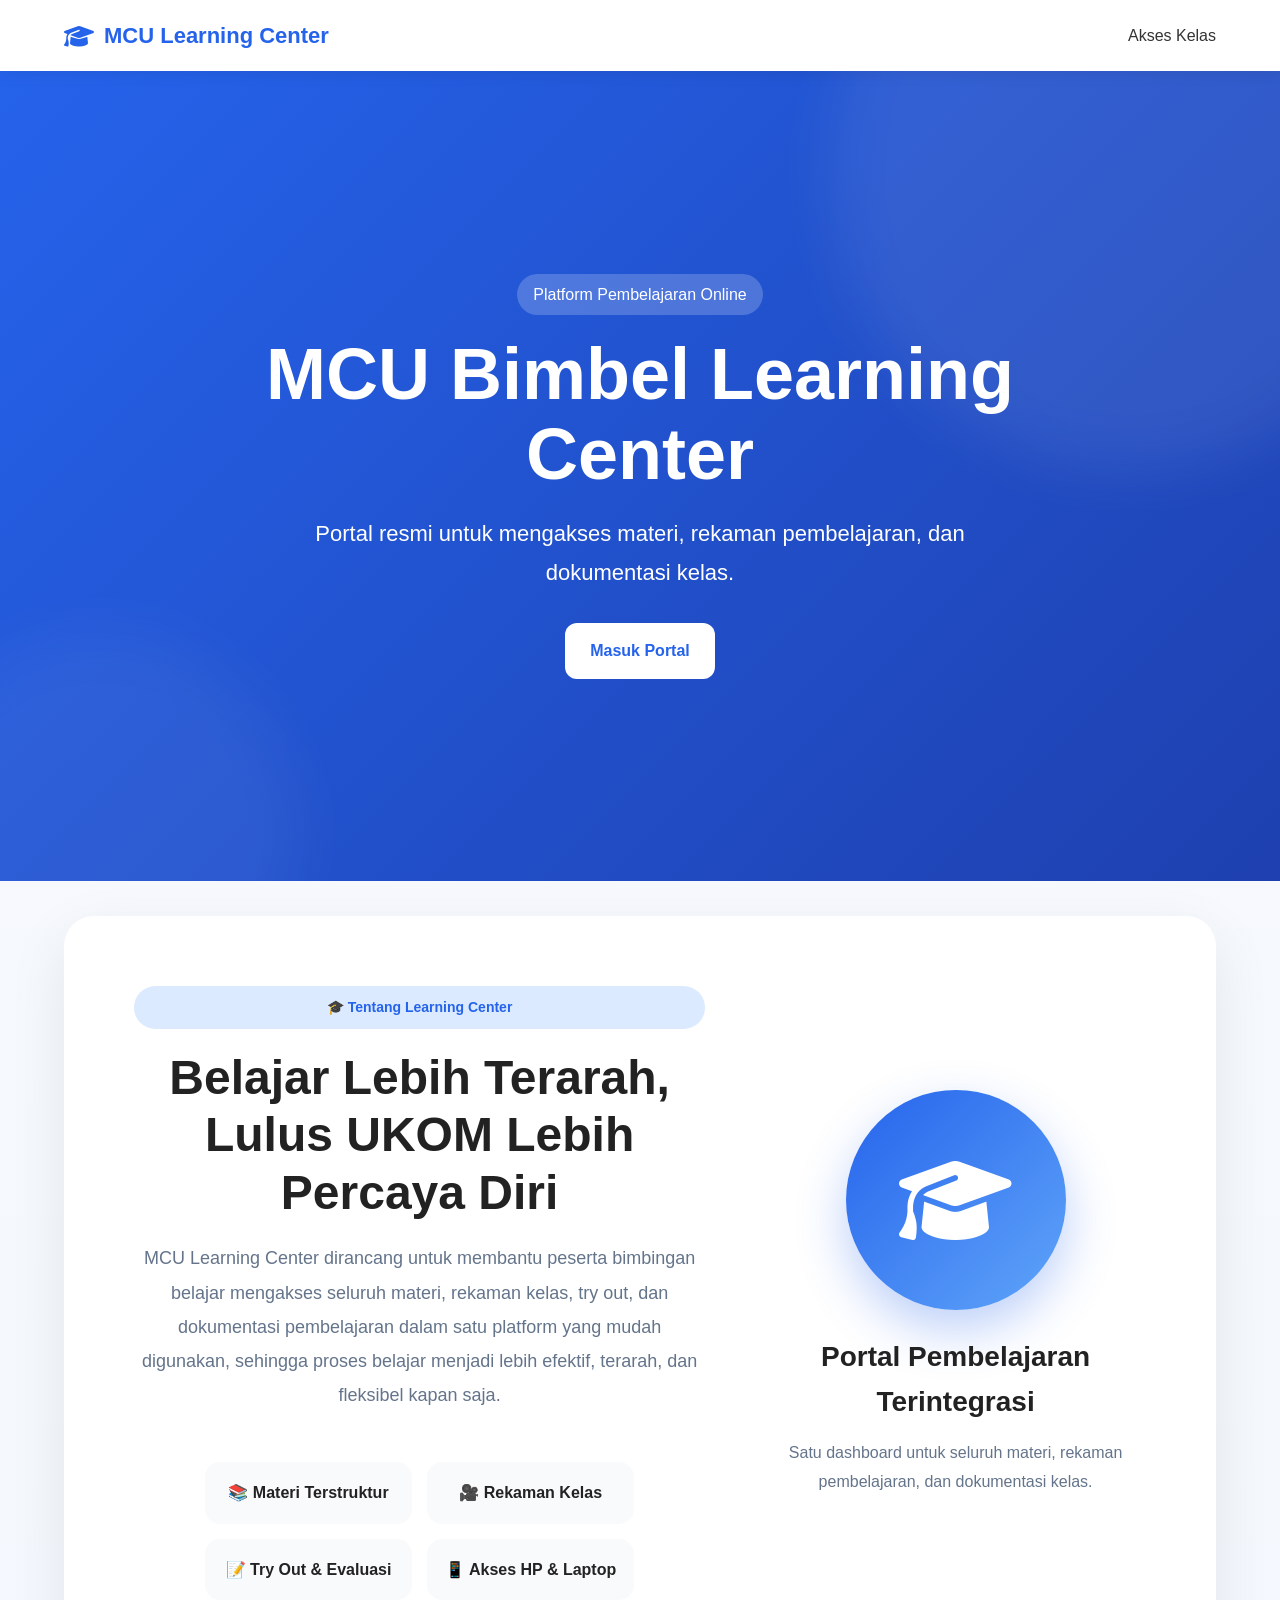
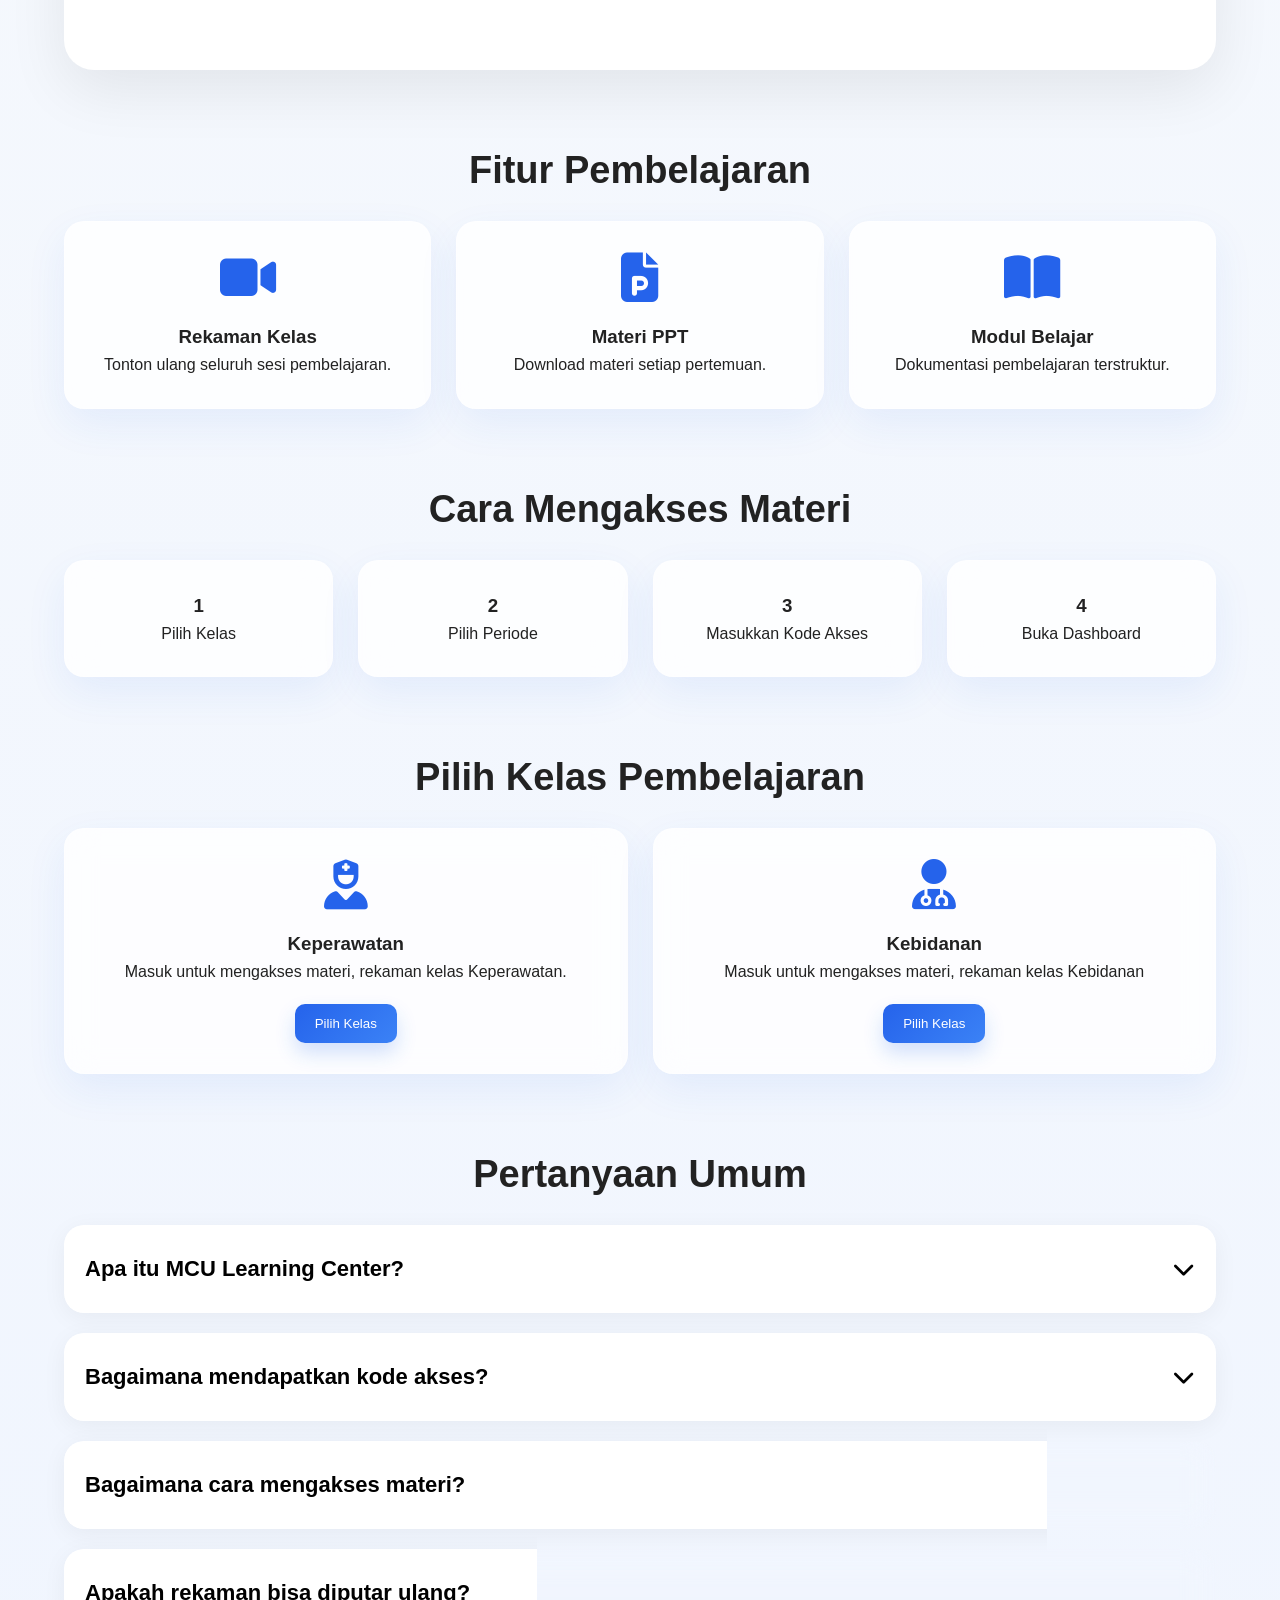
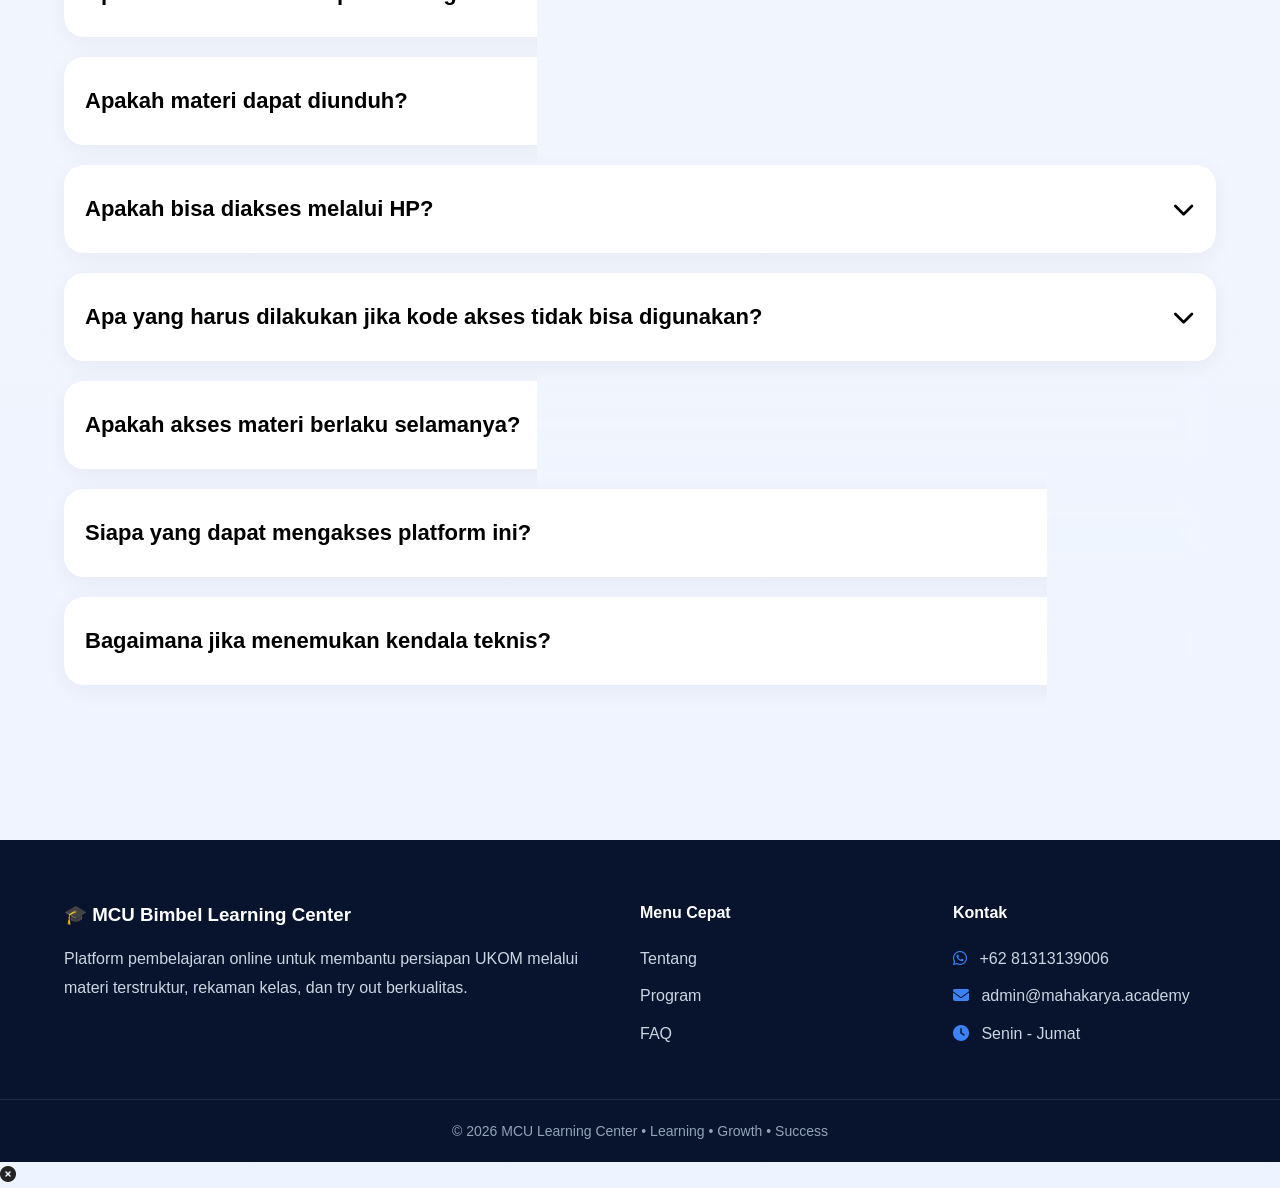
==== commit b90d0b11: "Update index.html" ====
--- a/index.html
+++ b/index.html
@@ -395,7 +395,7 @@
 <div class="faq-answer">
 
 <p>
-Kode akses diberikan oleh admin MCU sesuai program dan batch pembelajaran yang diikuti peserta.
+Kode akses diberikan oleh admin MCU sesuai kelas pembelajaran yang diikuti peserta.
 </p>
 
 </div>
@@ -439,7 +439,7 @@
 <div class="faq-answer">
 
 <p>
-Ya. Selama akses batch masih aktif, peserta dapat menonton ulang rekaman pembelajaran kapan saja.
+Ya. Selama akses kelas masih aktif, peserta dapat menonton ulang rekaman pembelajaran kapan saja.
 </p>
 
 </div>
@@ -686,6 +686,16 @@
 });
 
 </script>
-     
+
+<div id="toast" class="toast">
+
+    <i class="fa-solid fa-circle-xmark"></i>
+
+    <span id="toastText">
+
+    </span>
+
+</div>
+
 </body>
 </html>
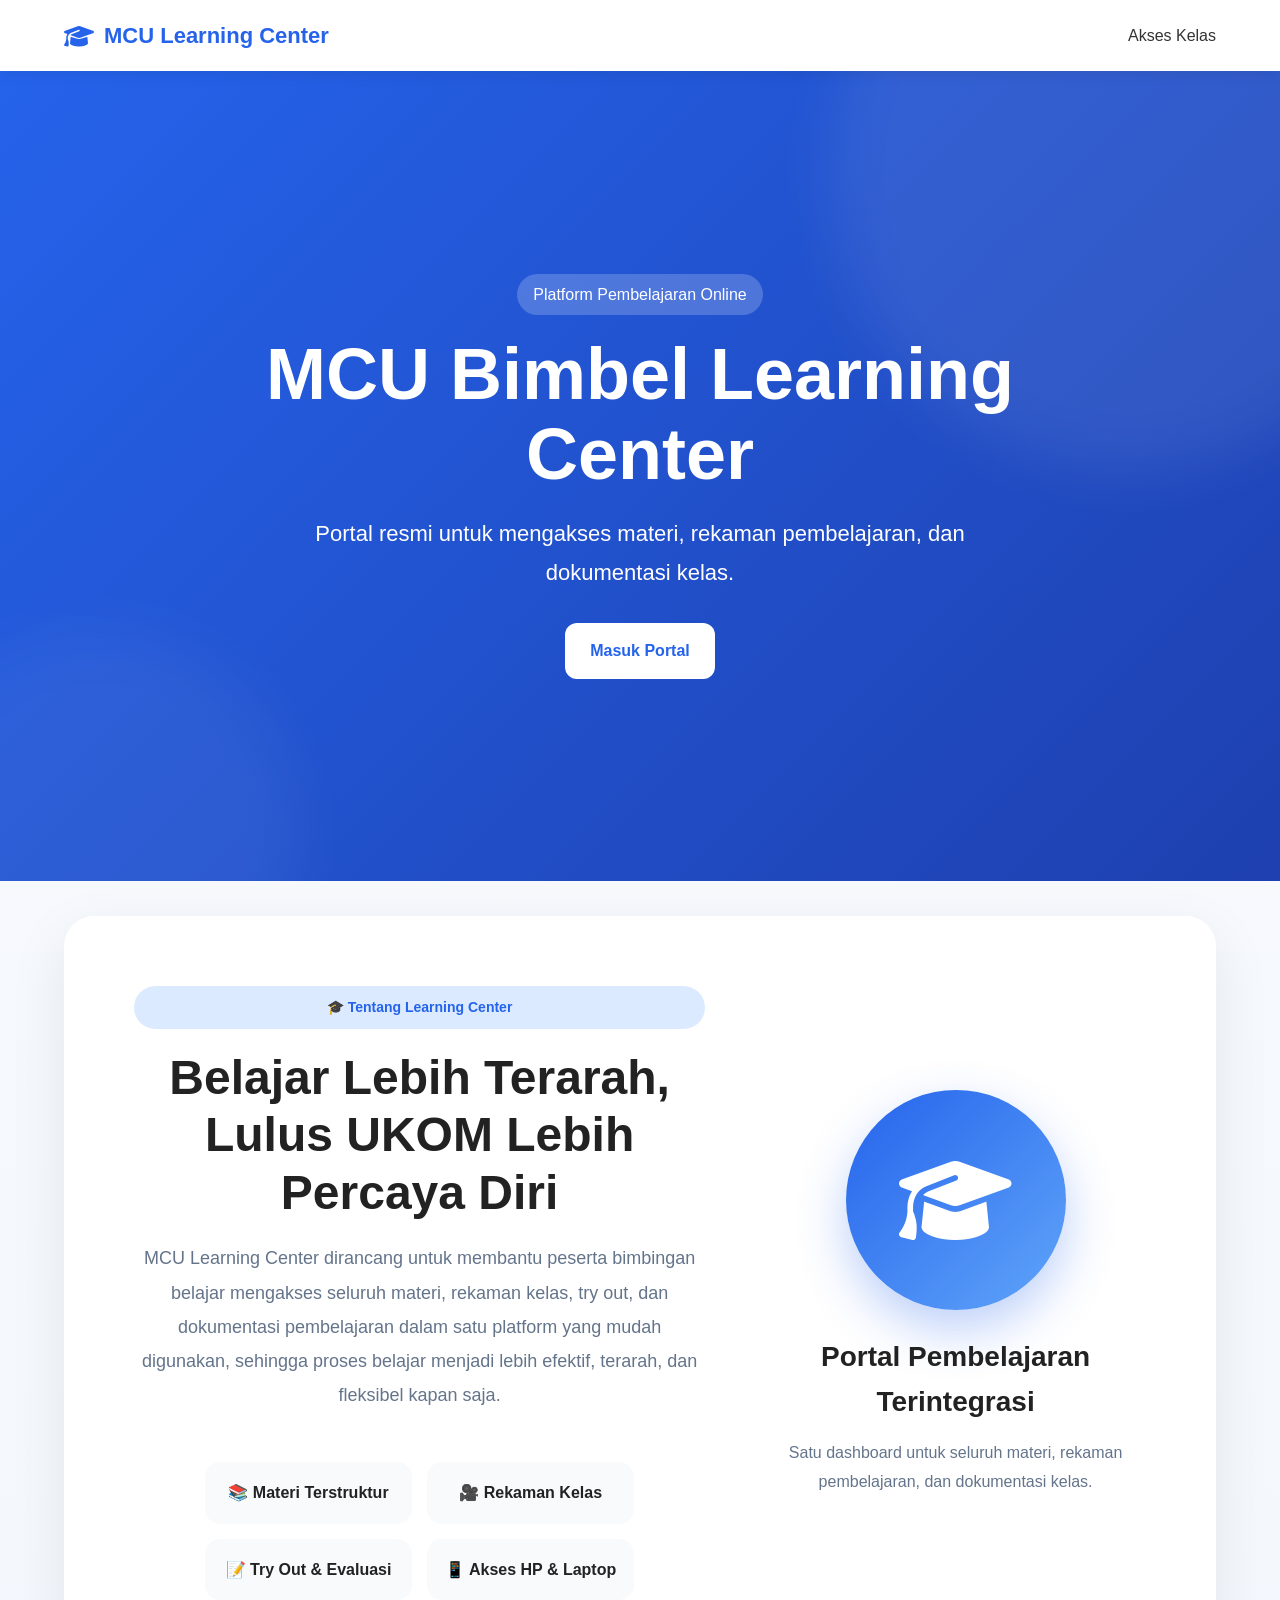
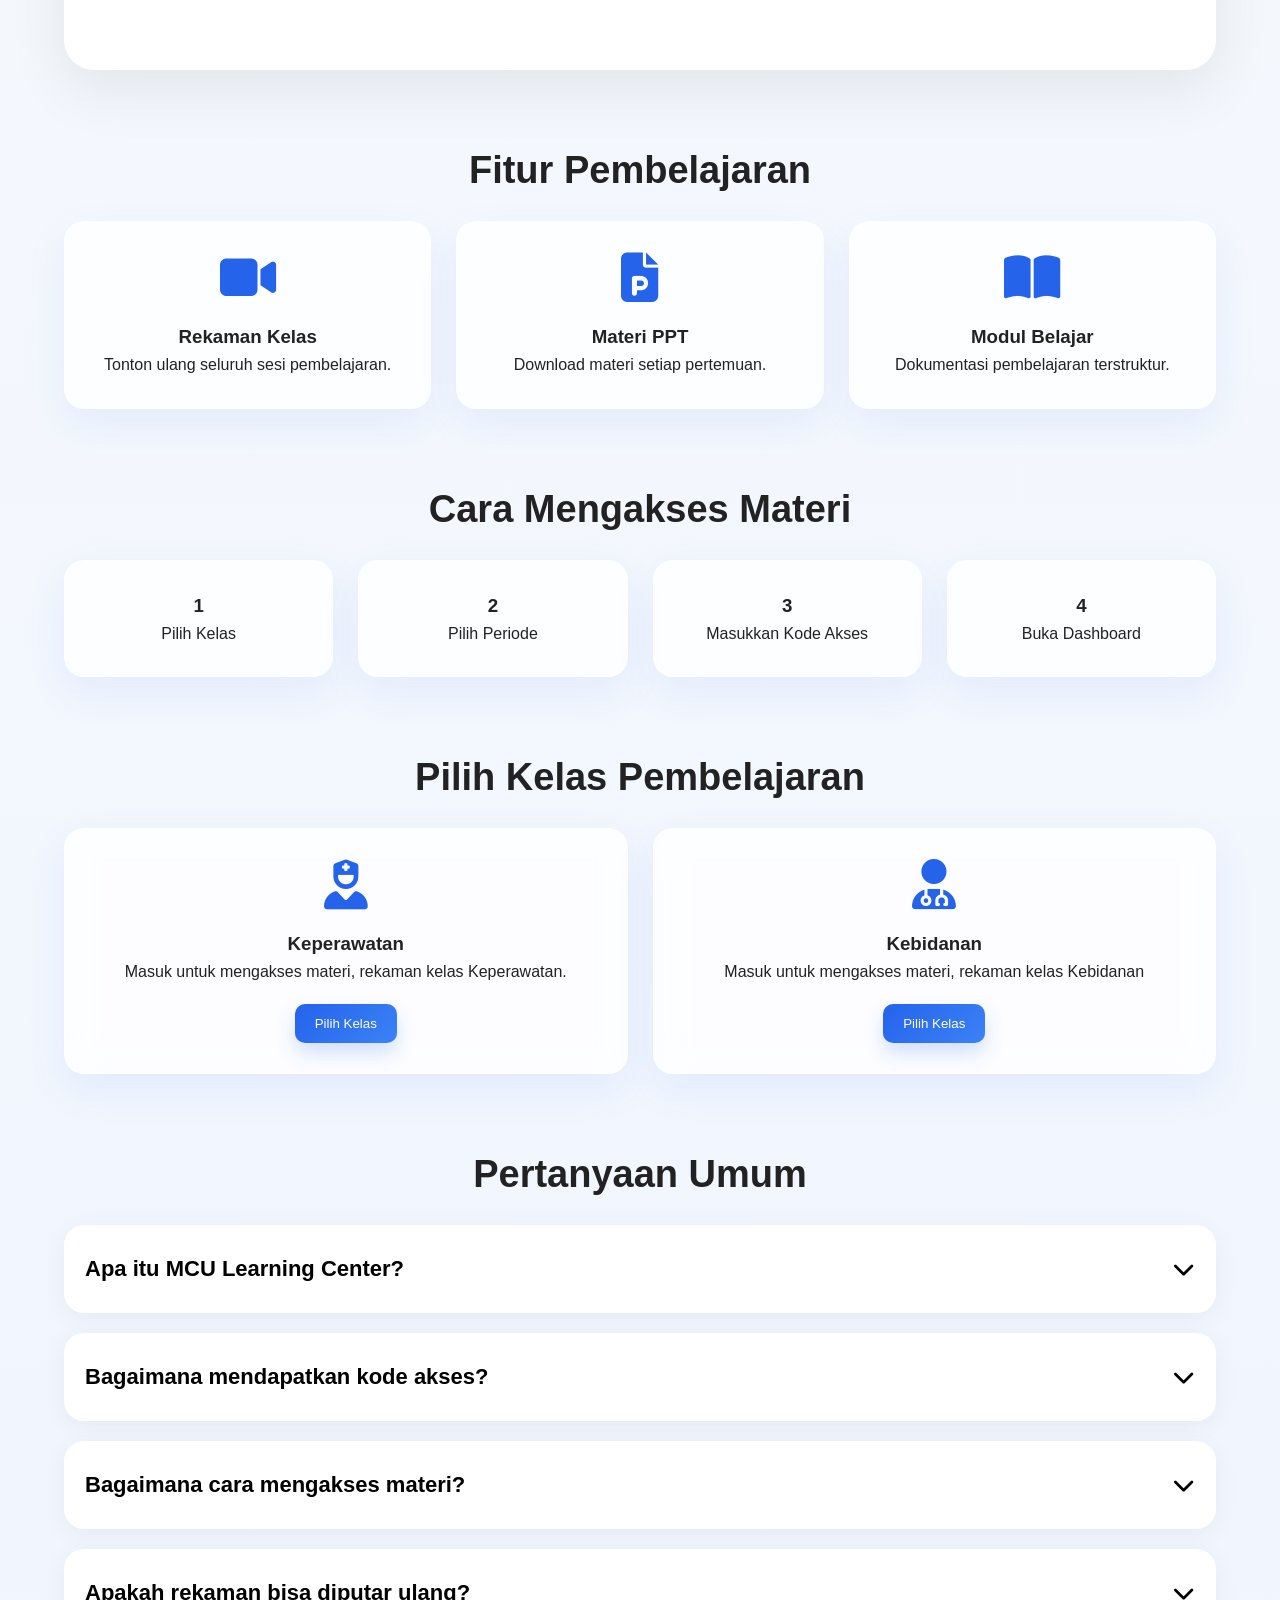
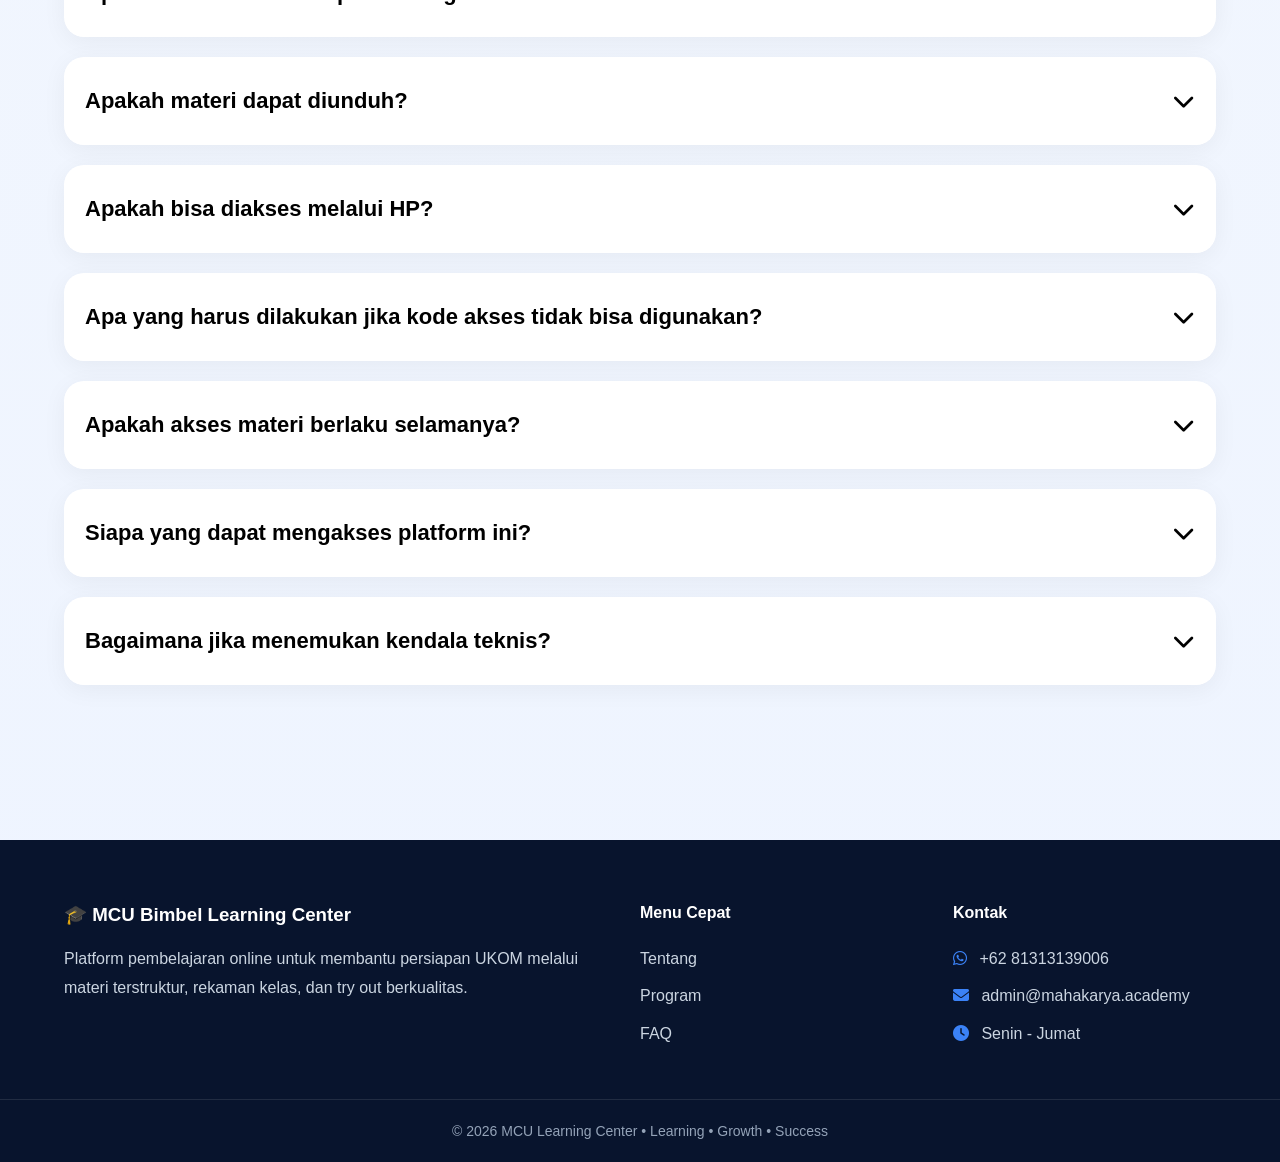
==== commit 1a721bbf: "Update index.html" ====
--- a/index.html
+++ b/index.html
@@ -665,7 +665,11 @@
 
 </footer>
 
-
+<div id="toast" class="toast">
+
+<span id="toastText"></span>
+
+</div>
 
 <script src="app.js"></script>
 
--- a/style.css
+++ b/style.css
@@ -1761,3 +1761,61 @@
 }
 
 }
+
+.toast{
+
+position:fixed;
+
+top:30px;
+right:30px;
+
+color:white;
+
+padding:16px 24px;
+
+border-radius:14px;
+
+display:flex;
+align-items:center;
+gap:10px;
+
+font-weight:600;
+
+box-shadow:
+0 15px 35px rgba(0,0,0,.25);
+
+transform:translateX(400px);
+
+transition:.4s;
+
+z-index:99999;
+
+}
+
+.toast.show{
+
+transform:translateX(0);
+
+}
+
+.toast.success{
+
+background:
+linear-gradient(
+135deg,
+#22c55e,
+#16a34a
+);
+
+}
+
+.toast.error{
+
+background:
+linear-gradient(
+135deg,
+#ef4444,
+#dc2626
+);
+
+}
